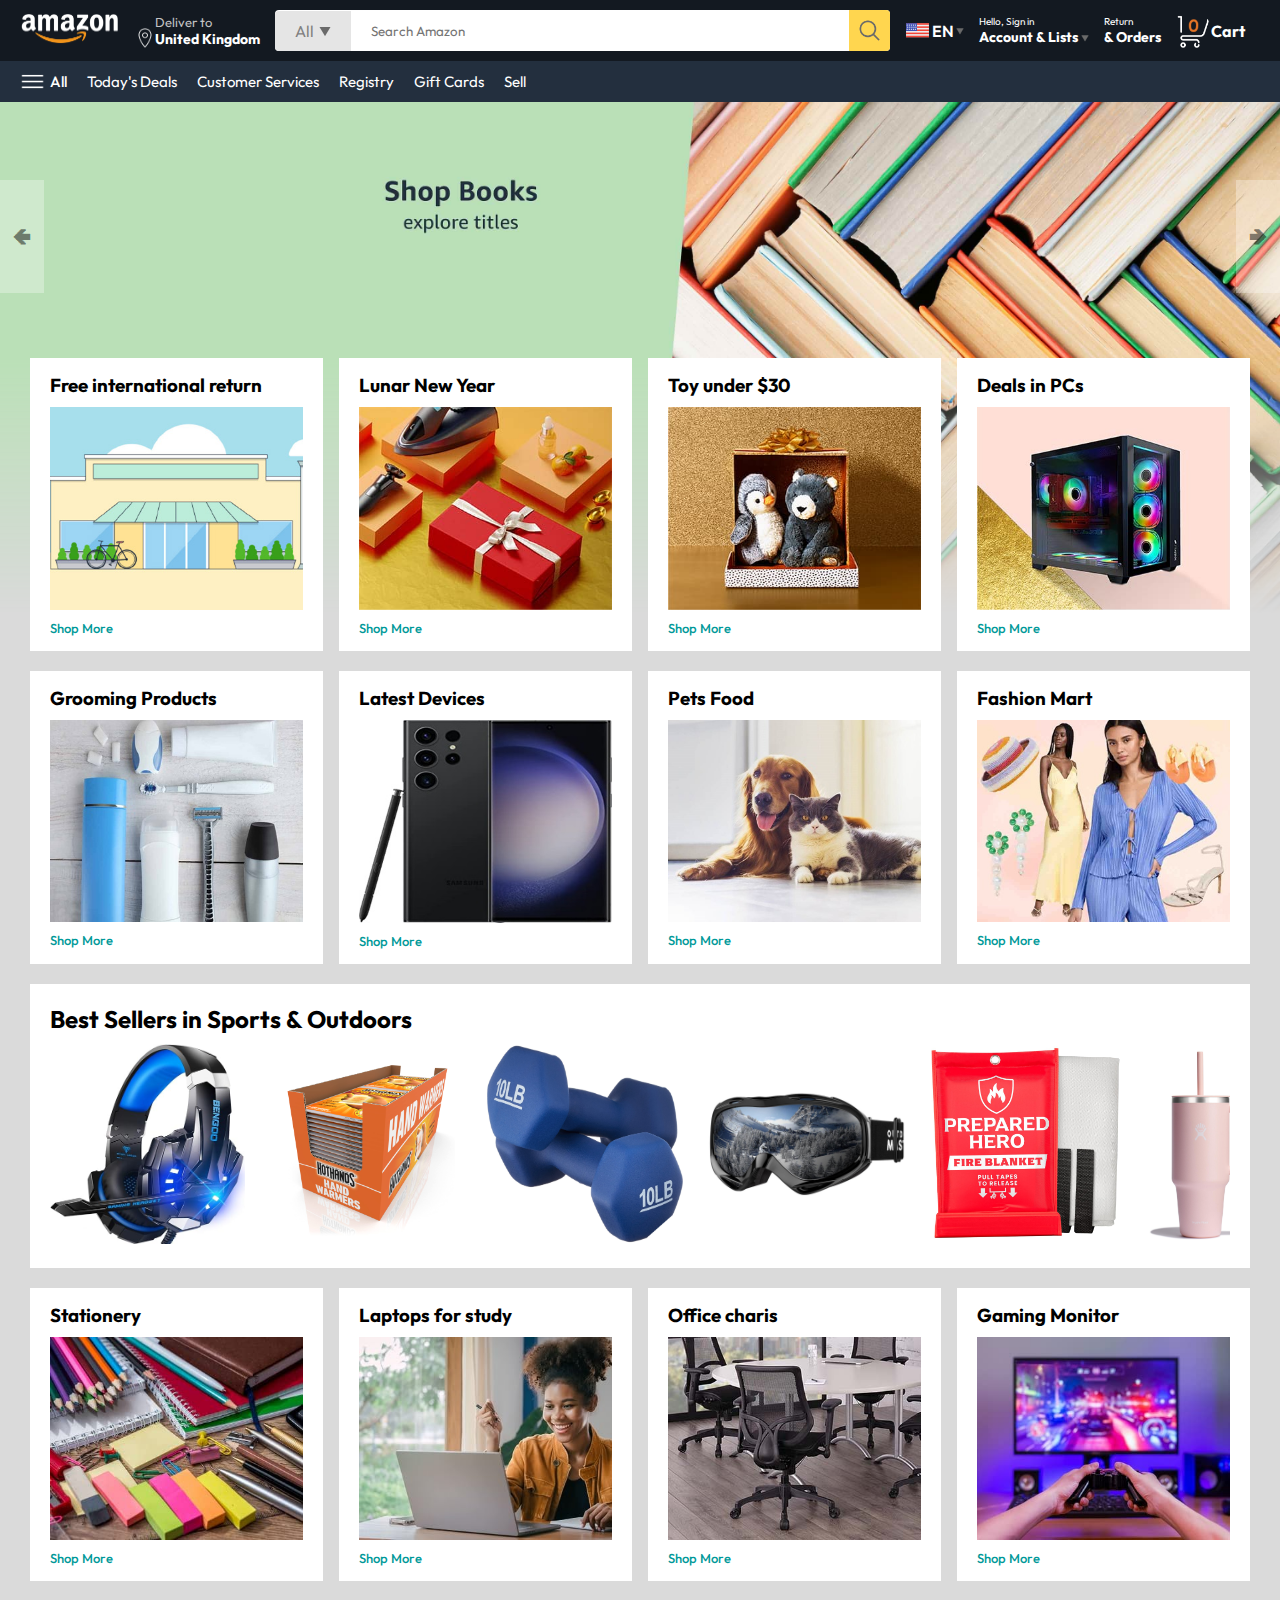
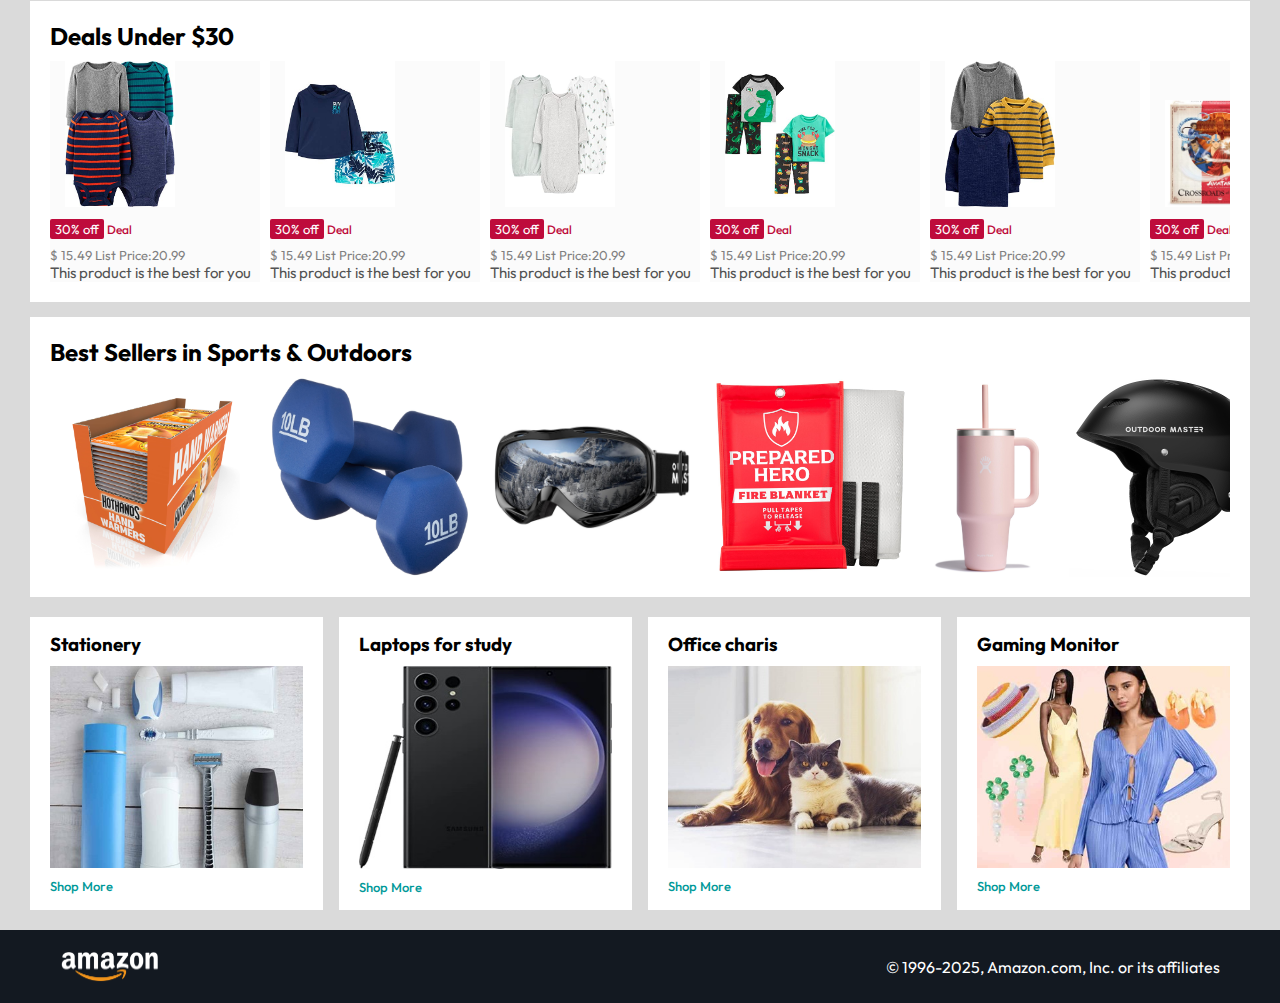
==== index.html @ 21c6e4db "first commit" ====
<!DOCTYPE html>
<html lang="en">
  <head>
    <meta charset="UTF-8" />
    <meta name="viewport" content="width=device-width, initial-scale=1.0" />
    <title>Amazon Clone | Coding abdullah</title>
    <link rel="stylesheet" href="style.css" />
  </head>
  <body>
    <!-- Navbar -->
    <nav>
      <a href="/">
        <img src="assets/amazon_logo.png" width="100" />
      </a>
      <div class="nav-count">
        <img src="assets/location_icon.png" height="20" />
        <div>
          <p>Deliver to</p>
          <h1>United Kingdom</h1>
        </div>
      </div>
      <div class="nav-search">
        <div class="nav-sear-gateo">
          <p>All</p>
          <img src="assets/dropdown_icon.png" height="12" />
        </div>
        <input type="text" class="nav-search-inp" placeholder="Search Amazon" />
        <img src="assets/search_icon.png" class="nav-search-icon" />
      </div>
      <div class="nav-lang">
        <img src="assets/us_flag.png" width="25px" />
        <p>EN</p>
        <img src="assets/dropdown_icon.png" width="8px" />
      </div>
      <div class="nav-text">
        <p><a href="/signin.html">Hello, Sign in</a></p>
        <h1>
          Account & Lists <img src="assets/dropdown_icon.png" width="8px" />
        </h1>
      </div>
      <div class="nav-text">
        <p>Return</p>
        <h1>& Orders</h1>
      </div>
      <a href="/signin.html" class="mobile-user-icon" style="display: none;">
         <img src="assets/user.png">
      </a>
      <a href="/cart.html" class="nav-cart">
        <img src="assets/cart_icon.png" width="35px" />
        <h4>Cart</h4>
      </a>
    </nav>

    <!-- SubMenu Navbar -->
    <div class="nav-bottom">
      <div>
        <img src="assets/menu_icon.png" width="25px" />
        <p>All</p>
      </div>
      <p>Today's Deals</p>
      <p>Customer Services</p>
      <p>Registry</p>
      <p>Gift Cards</p>
      <p>Sell</p>
    </div>

    <!-- Header Slider -->
     <div class="header-slider">
      <a href="#" class="control_prev">&#129144</a>
      <a href="#" class="control_next">&#129146</a>
      <ul>
         <img src="assets/header1.jpg" class="header-img">
         <img src="assets/header2.jpg" class="header-img">
         <img src="assets/header3.jpg" class="header-img">
         <img src="assets/header4.jpg" class="header-img">
         <img src="assets/header5.jpg" class="header-img">
         <img src="assets/header6.jpg" class="header-img">
      </ul>
     </div>

     <!-- Box Row 1 -->
      <div class="box-row header-box">
            <div class="box-col">
               <h3>Free international return</h3>
               <img src="assets/box1-1.jpg">
               <a href="/">Shop More</a>
            </div>
            <div class="box-col">
               <h3>Lunar New Year</h3>
               <img src="assets/box1-2.jpg">
               <a href="/">Shop More</a>
            </div>
            <div class="box-col">
               <h3>Toy under $30</h3>
               <img src="assets/box1-3.jpg">
               <a href="/">Shop More</a>
            </div>
            <div class="box-col">
               <h3>Deals in PCs</h3>
               <img src="assets/box1-4.jpg">
               <a href="/">Shop More</a>
            </div>
         </div>

         <!-- Box Row 2 -->
      <div class="box-row">
         <div class="box-col">
            <h3>Grooming Products</h3>
            <img src="assets/box2-1.jpg">
            <a href="/">Shop More</a>
         </div>
         <div class="box-col">
            <h3>Latest Devices</h3>
            <img src="assets/box2-2.jpg">
            <a href="/">Shop More</a>
         </div>
         <div class="box-col">
            <h3>Pets Food</h3>
            <img src="assets/box2-3.jpg">
            <a href="/">Shop More</a>
         </div>
         <div class="box-col">
            <h3>Fashion Mart</h3>
            <img src="assets/box2-4.jpg">
            <a href="/">Shop More</a>
         </div>
      </div>

      <!-- Products Slider 1 -->
       <div class="products-slider">
         <h2>Best Sellers in Sports & Outdoors</h2>
         <div class="products">
            <a href="/product.html">
               <img src="assets/product_img.jpg">
            </a>
            <img src="assets/product1-1.jpg">
            <img src="assets/product1-2.jpg">
            <img src="assets/product1-3.jpg">
            <img src="assets/product1-4.jpg">
            <img src="assets/product1-5.jpg">
            <img src="assets/product1-6.jpg">
            <img src="assets/product1-7.jpg">
            <img src="assets/product1-8.jpg">
            <img src="assets/product1-9.jpg">
            <img src="assets/product1-10.jpg">
         </div>
       </div>

        <!-- Box Row 2 -->
      <div class="box-row">
         <div class="box-col">
            <h3>Stationery</h3>
            <img src="assets/box3-1.jpg">
            <a href="/">Shop More</a>
         </div>
         <div class="box-col">
            <h3>Laptops for study</h3>
            <img src="assets/box3-2.jpg">
            <a href="/">Shop More</a>
         </div>
         <div class="box-col">
            <h3>Office charis</h3>
            <img src="assets/box3-3.jpg">
            <a href="/">Shop More</a>
         </div>
         <div class="box-col">
            <h3>Gaming Monitor</h3>
            <img src="assets/box3-4.jpg">
            <a href="/">Shop More</a>
         </div>
      </div>

      <div class="products-slider-with-price">
         <h2>Deals Under $30</h2>
         <div class="products">
            <div class="product-card">
               <div class="product-img-conta">
                  <img src="assets/product2-1.jpg">
               </div>
               <div class="product-offer">
                  <p>30% off</p> <span>Deal</span>
               </div>
               <p class="product-price">$ <span>15.49</span> List Price:20.99</p>
               <h4>This product is the best for you</h4>
            </div>

            <div class="product-card">
               <div class="product-img-conta">
                  <img src="assets/product2-2.jpg">
               </div>
               <div class="product-offer">
                  <p>30% off</p> <span>Deal</span>
               </div>
               <p class="product-price">$ <span>15.49</span> List Price:20.99</p>
               <h4>This product is the best for you</h4>
            </div>

            <div class="product-card">
               <div class="product-img-conta">
                  <img src="assets/product2-3.jpg">
               </div>
               <div class="product-offer">
                  <p>30% off</p> <span>Deal</span>
               </div>
               <p class="product-price">$ <span>15.49</span> List Price:20.99</p>
               <h4>This product is the best for you</h4>
            </div>

            <div class="product-card">
               <div class="product-img-conta">
                  <img src="assets/product2-4.jpg">
               </div>
               <div class="product-offer">
                  <p>30% off</p> <span>Deal</span>
               </div>
               <p class="product-price">$ <span>15.49</span> List Price:20.99</p>
               <h4>This product is the best for you</h4>
            </div>

            <div class="product-card">
               <div class="product-img-conta">
                  <img src="assets/product2-5.jpg">
               </div>
               <div class="product-offer">
                  <p>30% off</p> <span>Deal</span>
               </div>
               <p class="product-price">$ <span>15.49</span> List Price:20.99</p>
               <h4>This product is the best for you</h4>
            </div>

            <div class="product-card">
               <div class="product-img-conta">
                  <img src="assets/product2-6.jpg">
               </div>
               <div class="product-offer">
                  <p>30% off</p> <span>Deal</span>
               </div>
               <p class="product-price">$ <span>15.49</span> List Price:20.99</p>
               <h4>This product is the best for you</h4>
            </div>

            <div class="product-card">
               <div class="product-img-conta">
                  <img src="assets/product2-7.jpg">
               </div>
               <div class="product-offer">
                  <p>30% off</p> <span>Deal</span>
               </div>
               <p class="product-price">$ <span>15.49</span> List Price:20.99</p>
               <h4>This product is the best for you</h4>
            </div>

            <div class="product-card">
               <div class="product-img-conta">
                  <img src="assets/product2-8.jpg">
               </div>
               <div class="product-offer">
                  <p>30% off</p> <span>Deal</span>
               </div>
               <p class="product-price">$ <span>15.49</span> List Price:20.99</p>
               <h4>This product is the best for you</h4>
            </div>

            <div class="product-card">
               <div class="product-img-conta">
                  <img src="assets/product2-9.jpg">
               </div>
               <div class="product-offer">
                  <p>30% off</p> <span>Deal</span>
               </div>
               <p class="product-price">$ <span>15.49</span> List Price:20.99</p>
               <h4>This product is the best for you</h4>
            </div>

            <div class="product-card">
               <div class="product-img-conta">
                  <img src="assets/product2-10.jpg">
               </div>
               <div class="product-offer">
                  <p>30% off</p> <span>Deal</span>
               </div>
               <p class="product-price">$ <span>15.49</span> List Price:20.99</p>
               <h4>This product is the best for you</h4>
            </div>

            <div class="product-card">
               <div class="product-img-conta">
                  <img src="assets/product2-11.jpg">
               </div>
               <div class="product-offer">
                  <p>30% off</p> <span>Deal</span>
               </div>
               <p class="product-price">$ <span>15.49</span> List Price:20.99</p>
               <h4>This product is the best for you</h4>
            </div>
         </div>
      </div>

      <!-- Products Slider 1 -->
      <div class="products-slider">
         <h2>Best Sellers in Sports & Outdoors</h2>
         <div class="products">
            <img src="assets/product1-1.jpg">
            <img src="assets/product1-2.jpg">
            <img src="assets/product1-3.jpg">
            <img src="assets/product1-4.jpg">
            <img src="assets/product1-5.jpg">
            <img src="assets/product1-6.jpg">
            <img src="assets/product1-7.jpg">
            <img src="assets/product1-8.jpg">
            <img src="assets/product1-9.jpg">
            <img src="assets/product1-10.jpg">
         </div>
       </div>

       <!-- Box Row 3 -->
      <div class="box-row">
         <div class="box-col">
            <h3>Stationery</h3>
            <img src="assets/box2-1.jpg">
            <a href="/">Shop More</a>
         </div>
         <div class="box-col">
            <h3>Laptops for study</h3>
            <img src="assets/box2-2.jpg">
            <a href="/">Shop More</a>
         </div>
         <div class="box-col">
            <h3>Office charis</h3>
            <img src="assets/box2-3.jpg">
            <a href="/">Shop More</a>
         </div>
         <div class="box-col">
            <h3>Gaming Monitor</h3>
            <img src="assets/box2-4.jpg">
            <a href="/">Shop More</a>
         </div>
      </div>

      <!-- Footer -->
       <footer>
         <img src="assets/amazon_logo.png" width="100">
         <p>&copy; 1996-2025, Amazon.com, Inc. or its affiliates</p>
       </footer>

  
     <!-- Main Js -->
      <script src="main.js"></script>
   </body>
</html>
---- style.css ----
@import url('https://fonts.googleapis.com/css2?family=Outfit:wght@100..900&display=swap');

*{
   margin: 0;
   padding: 0;
   box-sizing: border-box;
   font-family: "Outfit", serif;
}

body{
   background: #dadada;
}

a{
   text-decoration: none;
   color: inherit;
}

nav{
   display: flex;
   align-items: center;
   justify-content: space-between;
   background: #131921;
   padding: 10px 20px;
   color: #fff;
}

.nav-count{
   display: flex;
   align-items: end;
   margin-left: 15px;
   font-size: 13px;
   color: #c4c4c4;
}

.nav-count h1{
   color: #fff;
   font-size: 14px;
}

.nav-search{
   flex: 1;
   display: flex;
   align-items: center;
   background: #fff;
   color: gray;
   max-width: 1000px;
   border-radius: 4px;
   margin-left: 15px;
}

.nav-sear-gateo{
   display: flex;
   align-items: center;
   padding: 10px 20px;
   gap: 5px;
   background: #e5e5e5;
   border-radius: 4px 0 0 4px;
}

.nav-search-inp{
   border: none;
   outline: none;
   padding-left: 20px;
   width: 100%;
}

.nav-search-icon{
   max-width: 41px;
   padding: 8px;
   background: #ffd64f;
   border-radius: 0 4px 4px 0;
}

.nav-lang{
   display: flex;
   align-items: center;
   gap: 2px;
   font-weight: 600;
   margin-left: 15px;
}

.nav-text{
   margin-left: 15px;
}

.nav-text p{
   font-size: 10px;
}

.nav-text h1{
   font-size: 14px;
}

.nav-cart{
   display: flex;
   align-items: center;
   margin: 0px 15px;
}

.nav-bottom{
   display: flex;
   align-items: center;
   gap: 20px;
   padding: 8px 20px;
   background: #232f3e;
   color: #fff;
   font-size: 15px;
}

.nav-bottom div{
   display: flex;
   align-items: center;
   gap: 5px;
   font-weight: 500;
}

.header-slider ul{
   display: flex;
   overflow-y: hidden;
}

.header-img{
   max-width: 100%;
   mask-image: linear-gradient(to bottom, #000000 50%, transparent 100%);
}

.header-slider a{
   position: absolute;
   top: 20%;
   z-index: 1;
   padding: 5vh 1vw;
   background: #ffffff4f;
   color: #0000007b;
   text-decoration: none;
   font-weight: 600;
   font-size: 18px;
   cursor: pointer;
}

.control_next{
   right: 0;
}

.box-row{
   display: flex;
   flex-wrap: wrap;
   row-gap: 20px;
   justify-content: space-between;
   margin: 20px 30px;
}

.box-col{
   display: flex;
   flex-direction: column;
   gap: 10px;
   padding: 15px 20px;
   background: #fff;
   max-width: 24%;
   min-height: 200px;
   z-index: 1;
}

.box-col a{
   font-size: 13px;
   color: #009999;
   font-weight: 500;
}

.header-box{
   margin-top: -20vw;
}

.products-slider{
   background: #fff;
   margin: 0 30px;
   padding: 20px;
   margin-bottom: 15px;
}

.products-slider .products{
   display: flex;
   overflow-x: auto;
   gap: 20px;
   margin-top: 10px;
}

.products-slider .products img{
   max-width: 200px;
   max-height: 200px;
}

.products-slider .products::-webkit-scrollbar{
   display: none;
}

.products-slider-with-price{
   background: #fff;
   margin: 0 30px;
   margin-bottom: 15px;
   padding: 20px;
}

.products-slider-with-price .products{
   display: flex;
   overflow-x: auto;
   gap: 10px;
   margin-top: 10px;
}

.products-slider-with-price .products::-webkit-scrollbar{
   display: none;
}

.product-card{
   display: flex;
   flex-direction: column;
   justify-content: end;
   min-width: 210px;
   background: #fbfbfb;
}

.product-card img{
   width: 110px;
   margin: 0 15px;
}

.product-offer p{
   background: #be0b3b;
   color: #fff;
   display: inline-block;
   padding: 2px 5px;
   border-radius: 2px;
   margin: 8px 0;
   font-size: 13px;
}

.product-offer span{
   color: #be0b3b;
   font-size: 12px;
   font-weight: 500;
}

.product-price{
   color: gray;
   font-size: 13px;
}

.product-card h4{
   color: #525252;
   font-size: 15px;
   font-weight: 400;
}

footer{
   display: flex;
   justify-content: space-between;
   align-items: center;
   color: #fff;
   background: #131921;
   padding: 20px 60px;
}

/* media query */

@media only screen and (max-width: 900px){
   nav{
      flex-wrap: wrap;
   }
   .nav-search{
      order: 7;
      margin: 15px 0 5px;
      min-width: 300px;
   }
   .box-col{
      max-width: 48%;
   }
}

@media only screen and (max-width: 600px){
   .nav-count{
      display: none;
   }
   .nav-lang{
      display: none;
   }
   .nav-text{
      display: none;
   }
   .nav-bottom{
      font-size: 13px;
      gap: 10px;
      overflow-x: scroll;
   }
   .nav-bottom::-webkit-scrollbar{
      display: none;
   }
   .nav-bottom p{
      text-wrap: nowrap;
   }
   .mobile-user-icon{
      display: flex !important;
      flex: 1;
      justify-content: flex-end;
   }
   .mobile-user-icon img{
      width: 25px;
   }
   .nav-cart h4{
      display: none;
   }
   .nav-cart img{
      width: 25px;
   }
   .header-slider a{
      top: 24%;
      padding: 2vh 1vw;
      font-size: 15px;
   }
   .box-col{
      max-width: 100%;
      width: 100%;
   }
   footer{
      justify-content: center;
      flex-direction: column;
      font-size: 14px;
   }
}
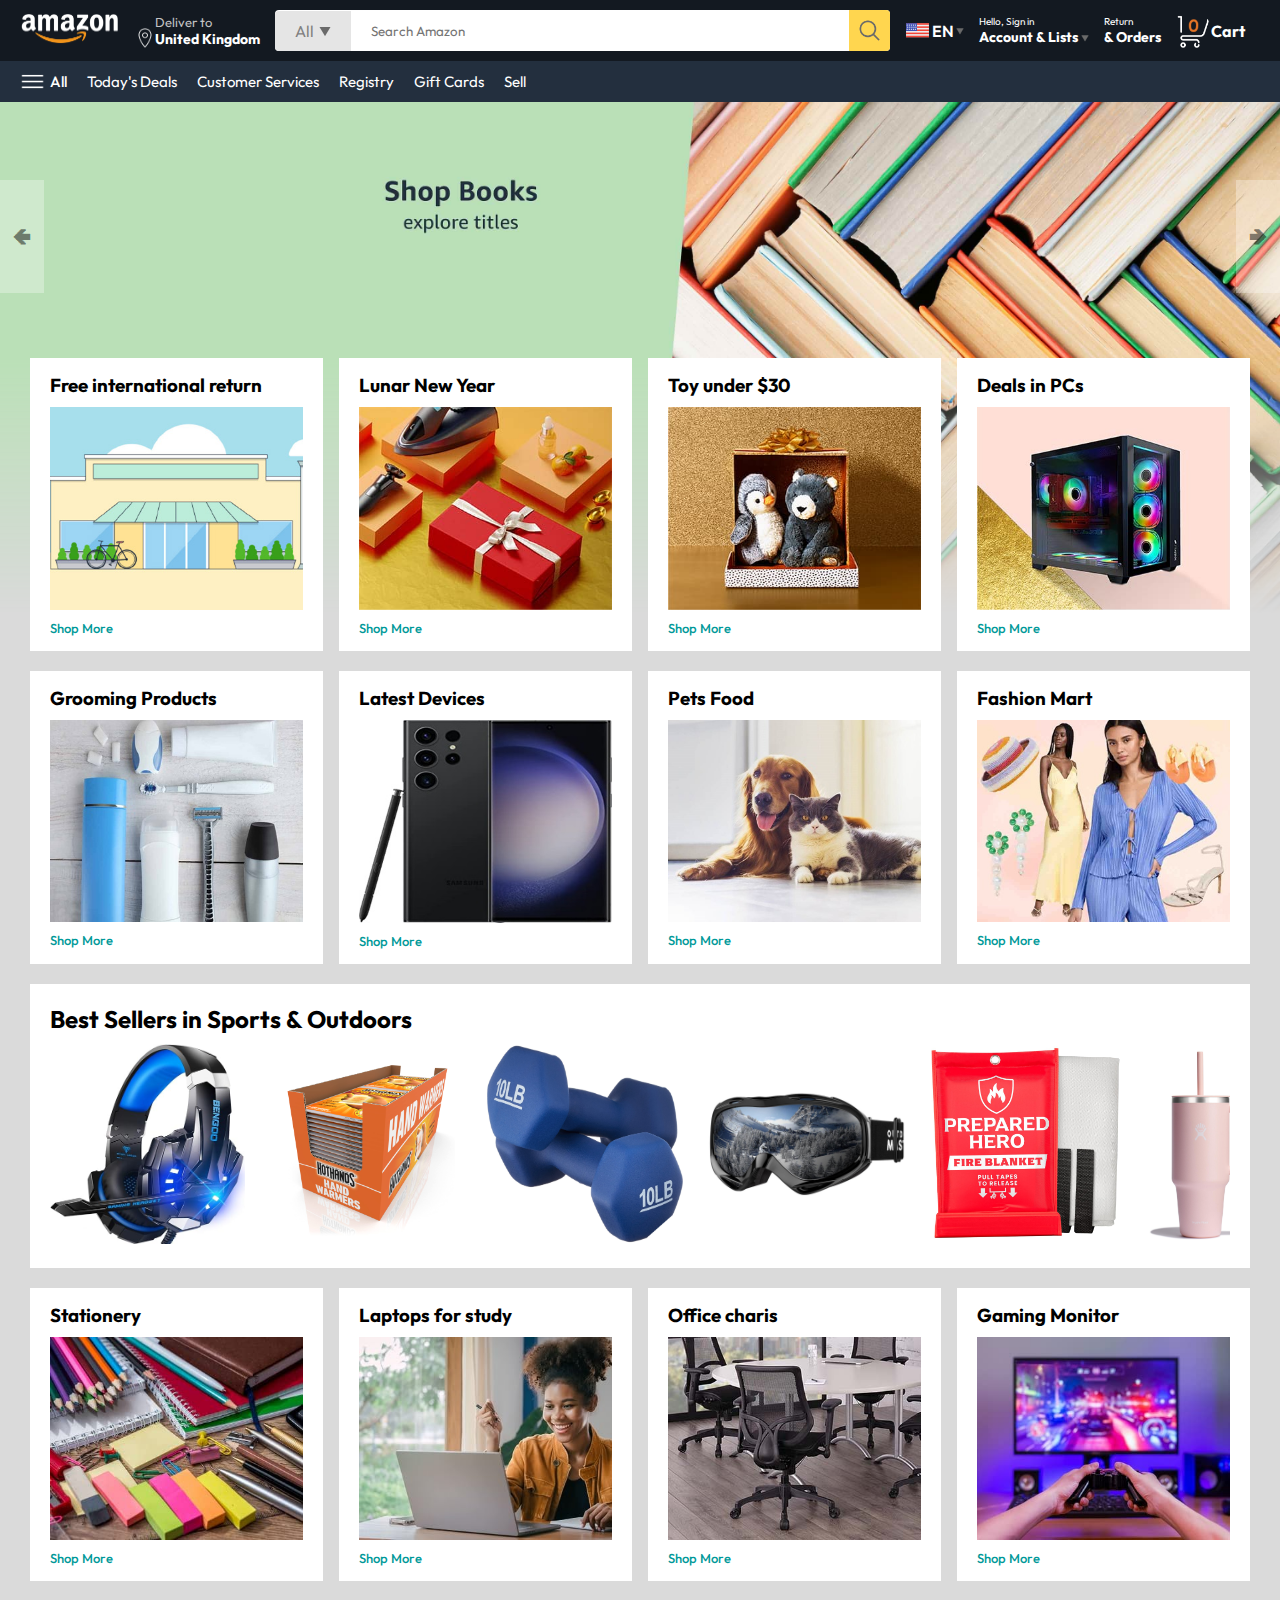
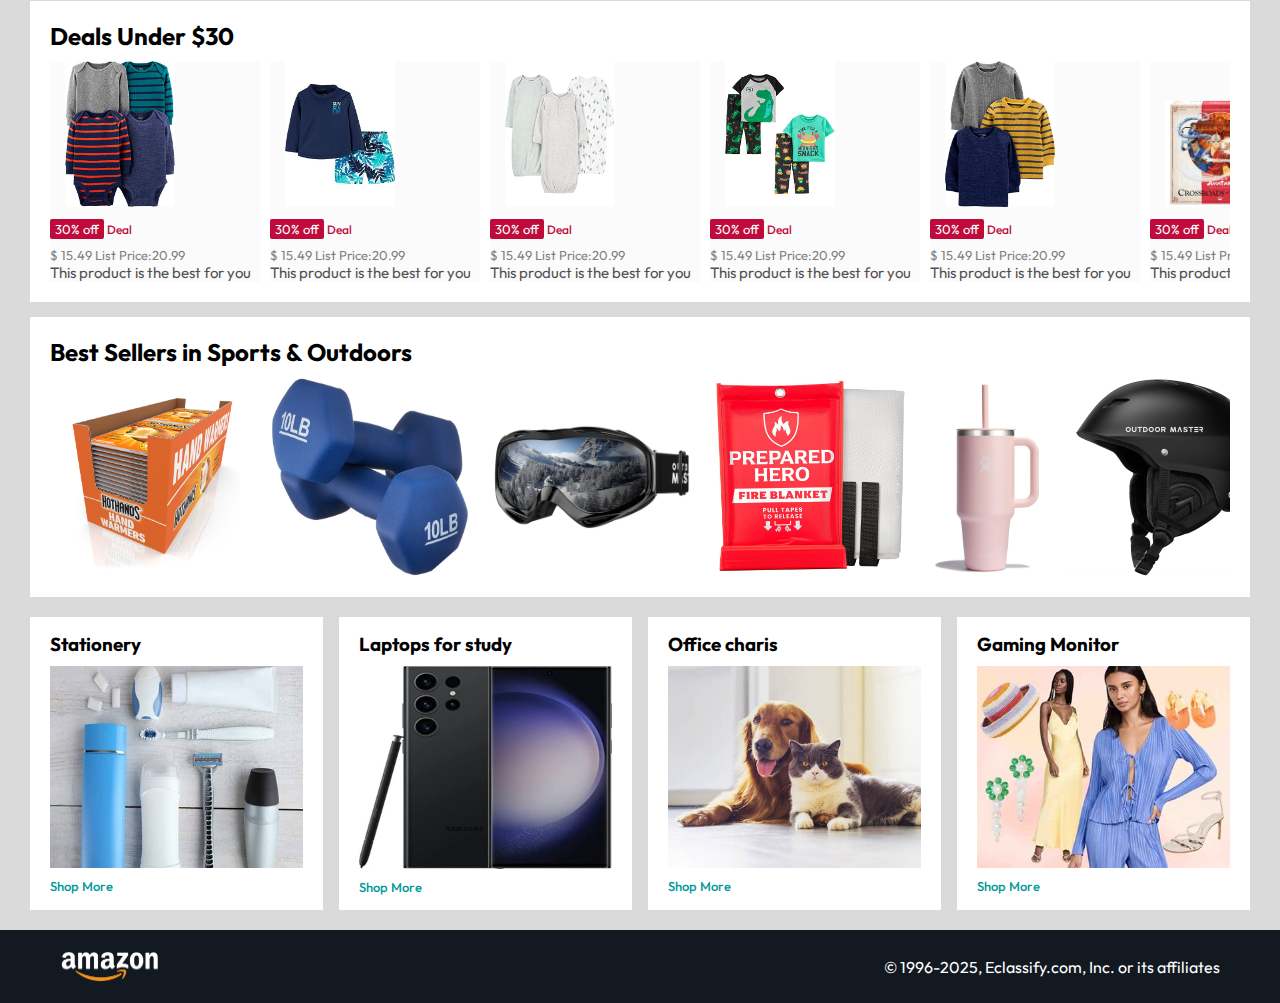
==== commit 14913283: "u" ====
--- a/index.html
+++ b/index.html
@@ -3,7 +3,7 @@
   <head>
     <meta charset="UTF-8" />
     <meta name="viewport" content="width=device-width, initial-scale=1.0" />
-    <title>Amazon Clone | Coding abdullah</title>
+    <title>Amazon Clone | MchumaSoftwares</title>
     <link rel="stylesheet" href="style.css" />
   </head>
   <body>
@@ -33,7 +33,7 @@
         <img src="assets/dropdown_icon.png" width="8px" />
       </div>
       <div class="nav-text">
-        <p><a href="/signin.html">Hello, Sign in</a></p>
+        <p><a href="signin.html">Hello, Sign in</a></p>
         <h1>
           Account & Lists <img src="assets/dropdown_icon.png" width="8px" />
         </h1>
@@ -340,7 +340,7 @@
       <!-- Footer -->
        <footer>
          <img src="assets/amazon_logo.png" width="100">
-         <p>&copy; 1996-2025, Amazon.com, Inc. or its affiliates</p>
+         <p>&copy; 1996-2025,    Eclassify.com, Inc. or its affiliates</p>
        </footer>
 
   
